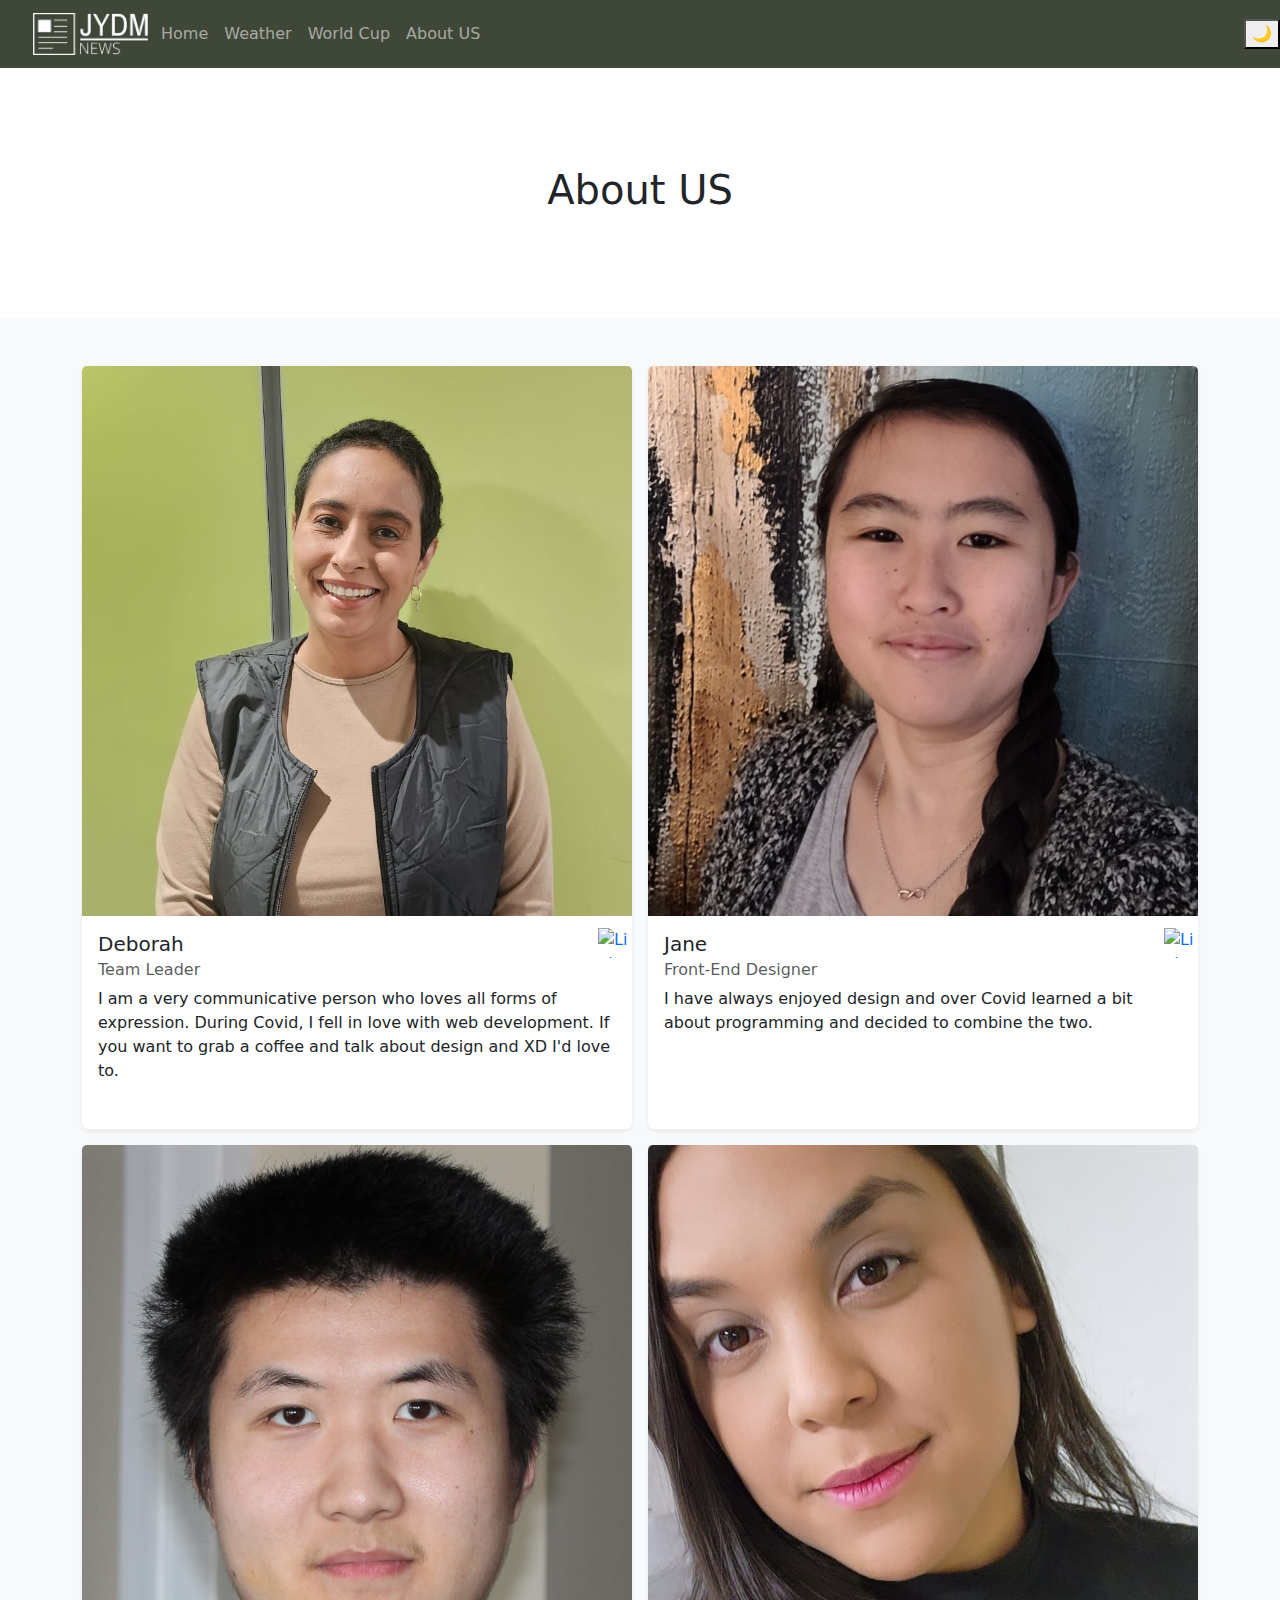
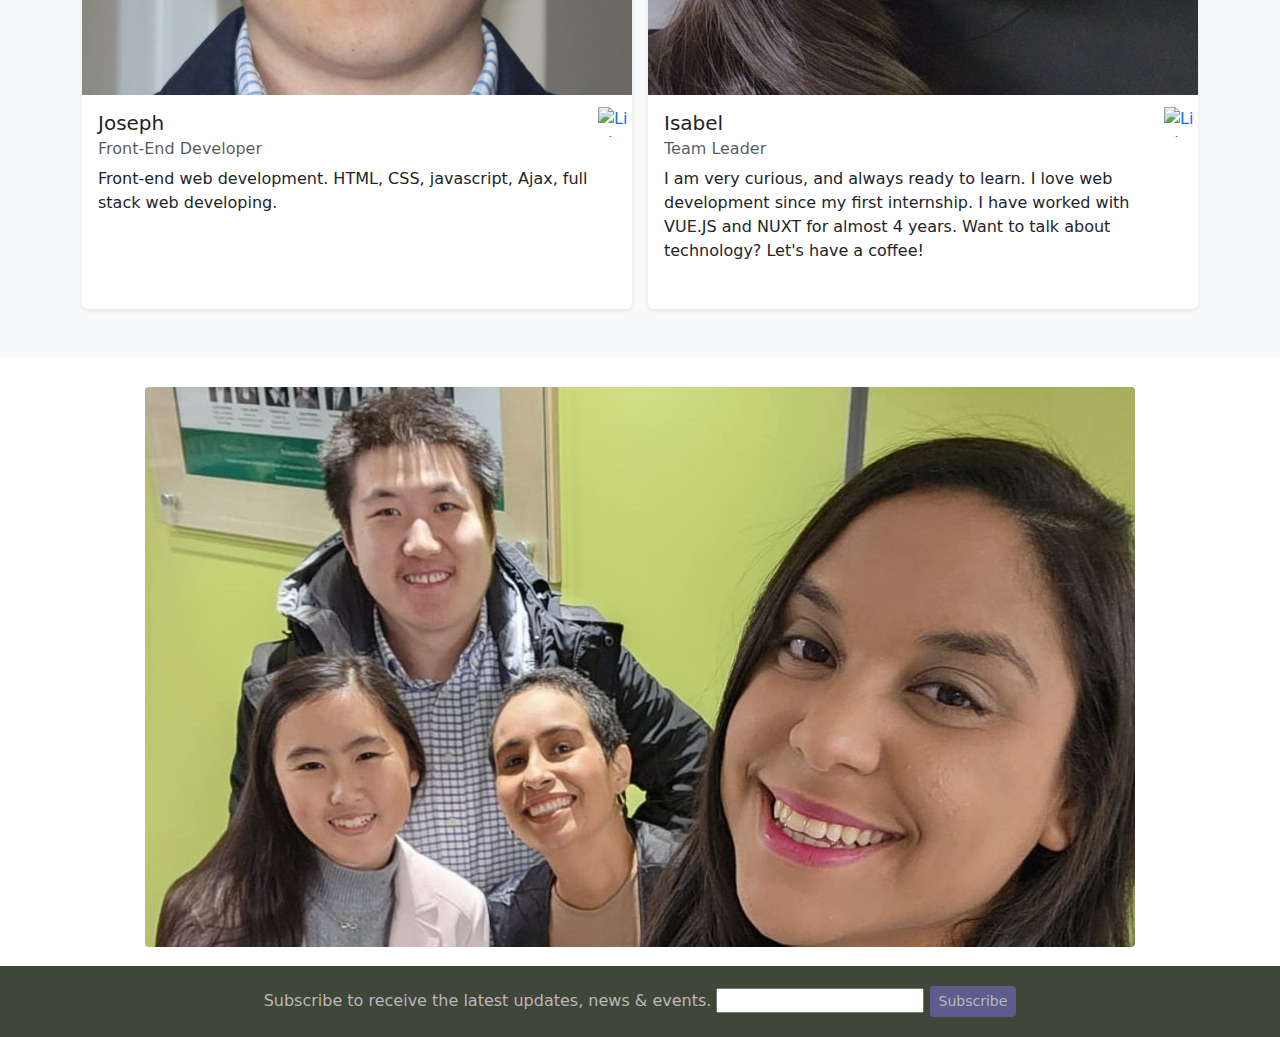
==== staff.html @ a9f31b3f "fixing dark mode problems" ====
<!DOCTYPE html>
<html lang="en">

<head>
  <meta charset="UTF-8" />
  <meta http-equiv="X-UA-Compatible" content="IE=edge" />
  <meta name="viewport" content="width=device-width, initial-scale=1" />
  <link href="https://cdn.jsdelivr.net/npm/bootstrap@5.2.2/dist/css/bootstrap.min.css" rel="stylesheet" />
  <script type="text/javascript" src="https://cdnjs.cloudflare.com/ajax/libs/jquery/3.6.1/jquery.min.js"></script>
  <link rel="stylesheet" type="text/css" href="https://cdn.jsdelivr.net/npm/toastify-js/src/toastify.min.css" />
  <link rel="stylesheet" href="main.css" />
  <title>JYDM</title>
</head>

<body class="d-flex flex-column h-100">
  <header>
    <nav class="navbar navbar-expand-md navbar-dark fixed-top">
      <div class="container-fluid">
        <a class="navbar-brand"></a>
        <img src="images/logo.png" id="logo" />
        <button class="navbar-toggler" type="button" data-bs-toggle="collapse" data-bs-target="#navbarCollapse"
          aria-controls="navbarCollapse" aria-expanded="false" aria-label="Toggle navigation">
          <span class="navbar-toggler-icon"></span>
        </button>
        <div class="collapse navbar-collapse" id="navbarCollapse">
          <ul class="navbar-nav me-auto mb-2 mb-md-0">
            <li class="nav-item">
              <a class="nav-link" aria-current="page" href="/">Home</a>
            </li>
            <li class="nav-item">
              <a class="nav-link" href="weather.html">Weather</a>
            </li>
            <li class="nav-item">
              <a class="nav-link" href="world-cup.html">World Cup</a>
            </li>

            <li class="nav-item">
              <a class="nav-link" href="staff.html">About US</a>
            </li>
          </ul>
        </div>
      </div>
      <button onclick="themeToggle()" id="mode">🌙</button>
    </nav>
  </header>

  <main class="flex-shrink-0">
    <section class="py-5 text-center container">
      <div class="row py-lg-5">
        <div class="col-lg-6 col-md-8 mx-auto">
          <h1 class="fw-light">About US</h1>
        </div>
      </div>
    </section>

    <div class="album py-5 bg-light">
      <div class="container">
        <div class="row row-cols-1 row-cols-sm-1 row-cols-md-2 g-3">
          <div class="col">
            <div class="card shadow-sm">
              <img src="images/Deborah.jpg" class="bd-placeholder-img card-img-top" alt="Deborah" />

              <div class="card-body">
                <h5 class="card-title">Deborah</h5>
                <h6 class="card-subtitle mb-2 text-muted">Team Leader</h6>
                <p class="card-text">
                  I am a very communicative person who loves all forms of
                  expression. During Covid, I fell in love with web
                  development. If you want to grab a coffee and talk about
                  design and XD I'd love to.
                </p>

                <div class="d-flex justify-content-between align-items-center">
                  <a href="https://ca.linkedin.com/in/deborahlms">
                    <img src="Images/LinkedIn.png" alt="LinkedIn" class="profileLink" /></a>
                </div>
              </div>
            </div>
          </div>
          <div class="col">
            <div class="card shadow-sm">
              <img src="images/Jane.jpg" class="bd-placeholder-img card-img-top" alt="Jane" />

              <div class="card-body">
                <h5 class="card-title">Jane</h5>
                <h6 class="card-subtitle mb-2 text-muted">
                  Front-End Designer
                </h6>
                <p class="card-text">
                  I have always enjoyed design and over Covid learned a bit
                  about programming and decided to combine the two.
                </p>

                <div class="d-flex justify-content-between align-items-center">
                  <a href="">
                    <img src="Images/LinkedIn.png" alt="LinkedIn" class="profileLink" /></a>
                </div>
              </div>
            </div>
          </div>
          <div class="col">
            <div class="card shadow-sm">
              <img src="images/Joseph.jpg" class="bd-placeholder-img card-img-top" alt="Joseph" />

              <div class="card-body">
                <h5 class="card-title">Joseph</h5>
                <h6 class="card-subtitle mb-2 text-muted">
                  Front-End Developer
                </h6>
                <p class="card-text">
                  Front-end web development. HTML, CSS, javascript, Ajax, full
                  stack web developing.
                </p>

                <div class="d-flex justify-content-between align-items-center">
                  <a href="https://ca.linkedin.com/in/joseph-weng-ab754256">
                    <img src="Images/LinkedIn.png" alt="LinkedIn" class="profileLink" /></a>
                </div>
              </div>
            </div>
          </div>
          <div class="col">
            <div class="card shadow-sm">
              <img src="images/Isabel.jpg" class="bd-placeholder-img card-img-top" alt="Deborah" />

              <div class="card-body">
                <h5 class="card-title">Isabel</h5>
                <h6 class="card-subtitle mb-2 text-muted">Team Leader</h6>
                <p class="card-text">
                  I am very curious, and always ready to learn. I love web
                  development since my first internship. I have worked with
                  VUE.JS and NUXT for almost 4 years. Want to talk about
                  technology? Let's have a coffee!
                </p>

                <div class="d-flex justify-content-between align-items-center">
                  <a href="https://www.linkedin.com/in/isabel-santiago-107481b8">
                    <img src="Images/LinkedIn.png" alt="LinkedIn" class="profileLink" /></a>
                </div>
              </div>
            </div>
          </div>
        </div>
      </div>
    </div>
    <div>
      <img src="images/group.jpg" alt="group" id="groupImg" />
    </div>
  </main>

  <footer class="footer mt-auto">
    <div class="container">
      <span class="text-muted">
        <form class="form">
          Subscribe to receive the latest updates, news & events.
          <input type="text" id="email" />
          <button type="submit" class="btn btn-subscribe btn-sm button search">
            Subscribe
          </button>
        </form>
      </span>
    </div>
  </footer>
  <script src="./scripts/staff.js"></script>
  <script src="https://cdn.jsdelivr.net/npm/bootstrap@5.2.2/dist/js/bootstrap.bundle.min.js"></script>
  <script type="text/javascript" src="https://cdn.jsdelivr.net/npm/toastify-js"></script>
</body>

</html>
---- main.css ----
:root {
  --english-violet: #654f6f;
  --bg: #f9f8f8;
  --lavender-gray: #bbb5bd;
  --dark-blue-gray: #5c5d8d;
  --rifle-green: #3f4739;
  --dark-back: #5c5e65;
  --dark-card: #5b5b67;
  --wcard-ligt: #3f473977;
  --wcard-dark: #60675a;
  font-family: "Helvetica Neue", HelveticaNeue, "TeX Gyre Heros", TeXGyreHeros,
    FreeSans, "Nimbus Sans L", "Liberation Sans", Arimo, Helvetica, Arial,
    sans-serif;
}

html {
  position: relative;
  min-height: 100%;
}

nav {
  background-color: var(--rifle-green);
}

#logo {
  width: 125px;
  padding: 5px;
}

body {
  margin-bottom: 60px;
}

.footer {
  position: absolute;
  display: flex;
  text-align: center;
  bottom: 0;
  width: 100%;
  background-color: var(--rifle-green);
  padding: 20px;
  color: var(--lavender-gray);
}

.form {
  color: var(--lavender-gray);
}

.button {
  background-color: var(--dark-blue-gray);
  color: var(--lavender-gray);
}

input {
  height: 50%;
}

body>.container {
  padding: 60px 15px 0;
}

main>.container {
  margin-top: 70px;
}

.footer>.container {
  padding-right: 5px;
  padding-left: 5px;
}

#groupImg {
  float: center;
}

.card {
  border: none;
}

.modal-body {
  display: flex;
  flex-direction: row;
  flex-wrap: wrap;
}

.checkbox {
  width: 33%;
  text-transform: capitalize;
}

ul>li>a {
  float: right;
}

.profileLink {
  width: 34px;
  height: 30px;
  position: absolute;
  top: 12px;
  right: 0;
}

#groupImg {
  display: block;
  margin-left: auto;
  margin-right: auto;
  padding: 30px;
  border-radius: 34px;
}

.card-body {
  height: 160pt;
  position: relative;
}

.subscribe {
  width: 100%;
  border: none;
  font-size: 20px;
}

.button {
  background-color: var(--dark-blue-gray);
  color: var(--lavender-gray);
}

.btn-link {
  text-decoration: none;
  color: var(--lavender-gray);
}

.btns {
  color: var(--bg);
  border: 2px solid var(--bg);
  margin-left: 3%;
}

.btns:hover {
  background-color: var(--lavender-gray);
}

/* theme toggle */
.theme-mode {
  margin: 0 1rem;
}

/* dark theme */
.dark-mode,
.dark-mode main.container,
.dark-mode .album>.container {
  background-color: var(--dark-back);
  color: white;
}

.dark-mode .card-body {
  background-color: var(--wcard-dark);
  color: white;
}
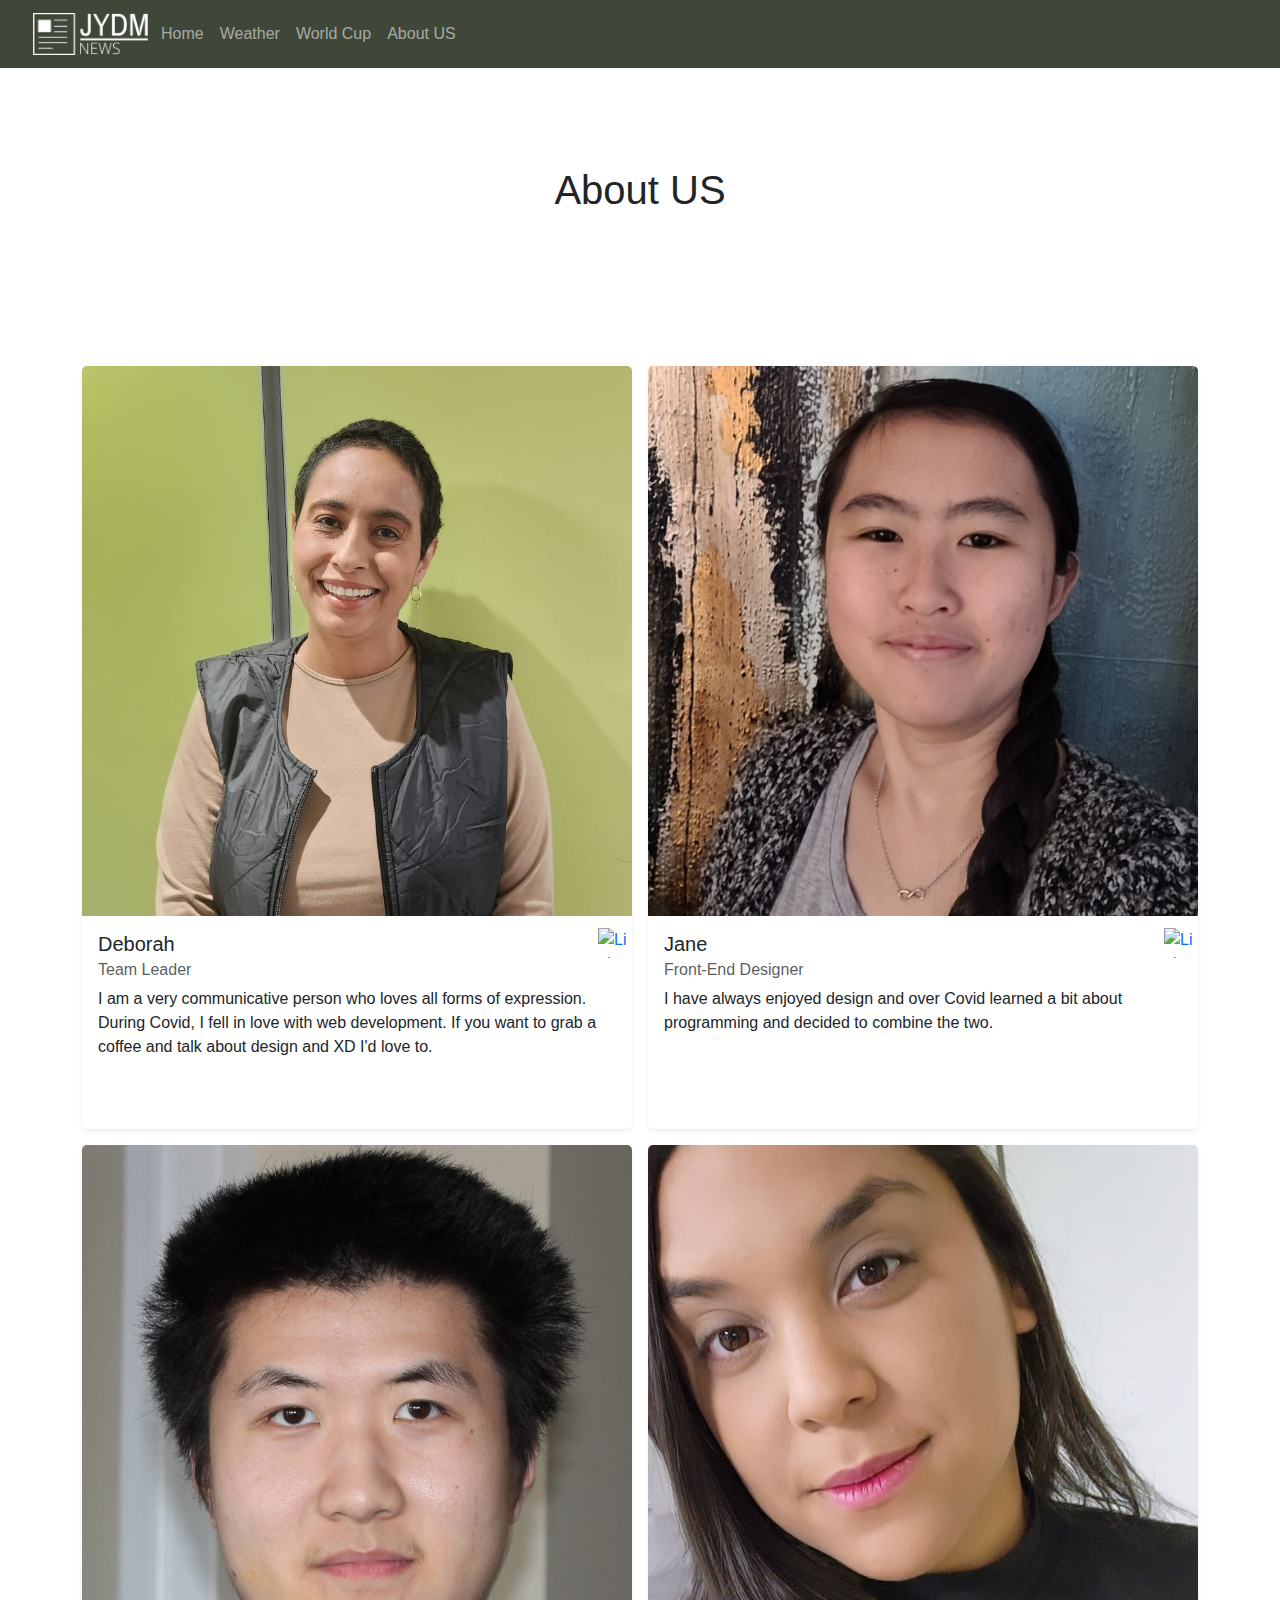
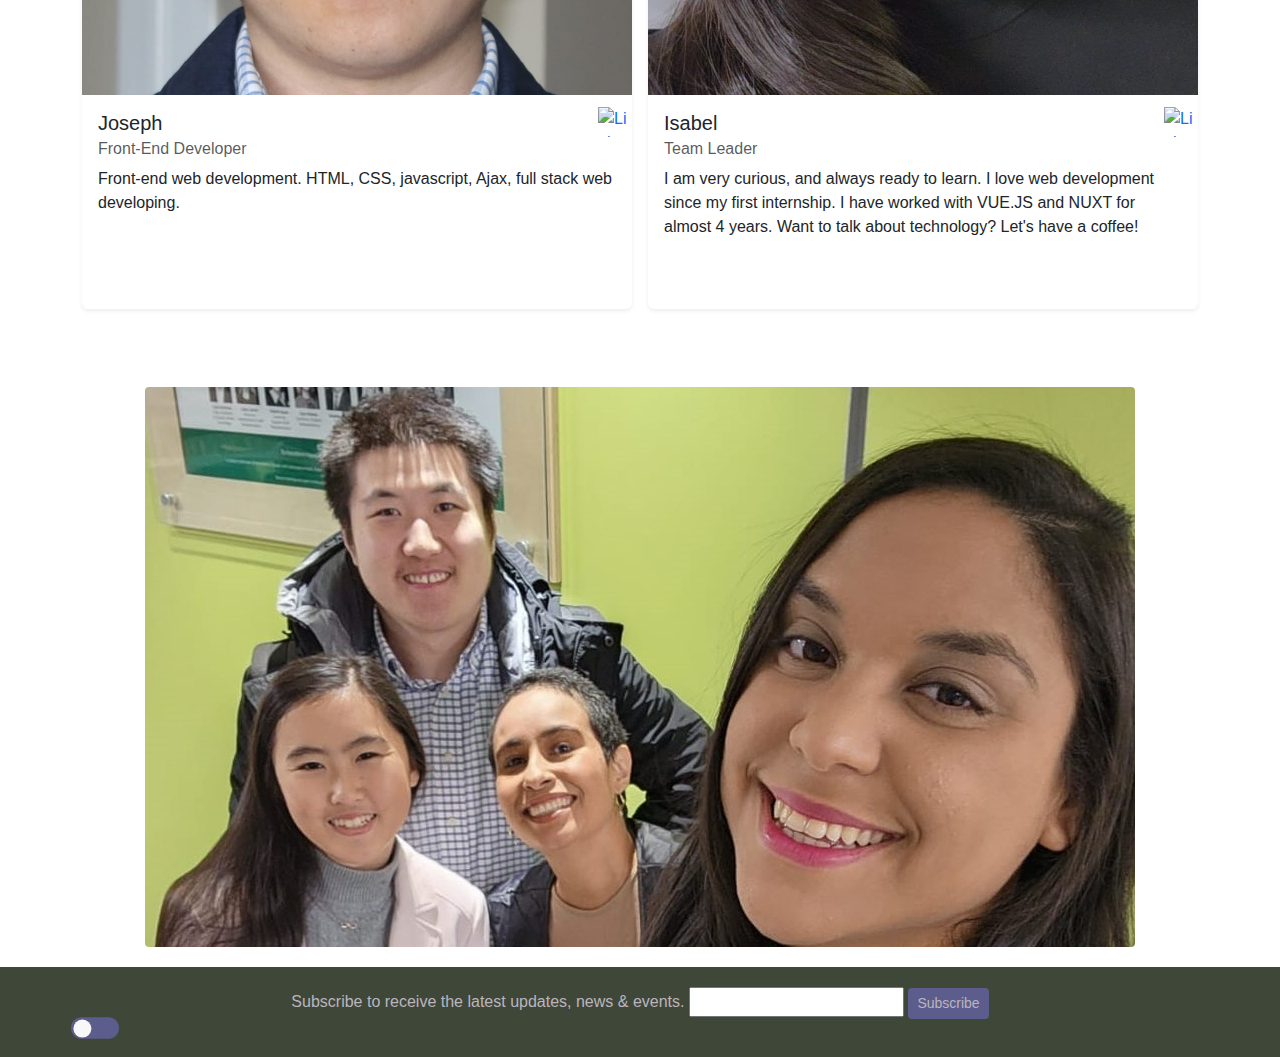
==== commit 16522d7e: "FixToast Request and improvement in dark mode" ====
--- a/staff.html
+++ b/staff.html
@@ -1,169 +1,236 @@
 <!DOCTYPE html>
 <html lang="en">
-
-<head>
-  <meta charset="UTF-8" />
-  <meta http-equiv="X-UA-Compatible" content="IE=edge" />
-  <meta name="viewport" content="width=device-width, initial-scale=1" />
-  <link href="https://cdn.jsdelivr.net/npm/bootstrap@5.2.2/dist/css/bootstrap.min.css" rel="stylesheet" />
-  <script type="text/javascript" src="https://cdnjs.cloudflare.com/ajax/libs/jquery/3.6.1/jquery.min.js"></script>
-  <link rel="stylesheet" type="text/css" href="https://cdn.jsdelivr.net/npm/toastify-js/src/toastify.min.css" />
-  <link rel="stylesheet" href="main.css" />
-  <title>JYDM</title>
-</head>
-
-<body class="d-flex flex-column h-100">
-  <header>
-    <nav class="navbar navbar-expand-md navbar-dark fixed-top">
-      <div class="container-fluid">
-        <a class="navbar-brand"></a>
-        <img src="images/logo.png" id="logo" />
-        <button class="navbar-toggler" type="button" data-bs-toggle="collapse" data-bs-target="#navbarCollapse"
-          aria-controls="navbarCollapse" aria-expanded="false" aria-label="Toggle navigation">
-          <span class="navbar-toggler-icon"></span>
-        </button>
-        <div class="collapse navbar-collapse" id="navbarCollapse">
-          <ul class="navbar-nav me-auto mb-2 mb-md-0">
-            <li class="nav-item">
-              <a class="nav-link" aria-current="page" href="/">Home</a>
-            </li>
-            <li class="nav-item">
-              <a class="nav-link" href="weather.html">Weather</a>
-            </li>
-            <li class="nav-item">
-              <a class="nav-link" href="world-cup.html">World Cup</a>
-            </li>
-
-            <li class="nav-item">
-              <a class="nav-link" href="staff.html">About US</a>
-            </li>
-          </ul>
+  <head>
+    <meta charset="UTF-8" />
+    <meta http-equiv="X-UA-Compatible" content="IE=edge" />
+    <meta name="viewport" content="width=device-width, initial-scale=1" />
+    <link
+      href="https://cdn.jsdelivr.net/npm/bootstrap@5.2.2/dist/css/bootstrap.min.css"
+      rel="stylesheet"
+    />
+    <script
+      type="text/javascript"
+      src="https://cdnjs.cloudflare.com/ajax/libs/jquery/3.6.1/jquery.min.js"
+    ></script>
+    <link
+      rel="stylesheet"
+      type="text/css"
+      href="https://cdn.jsdelivr.net/npm/toastify-js/src/toastify.min.css"
+    />
+    <link rel="stylesheet" href="main.css" />
+    <title>JYDM</title>
+  </head>
+
+  <body class="d-flex flex-column h-100">
+    <header>
+      <nav class="navbar navbar-expand-md navbar-dark fixed-top">
+        <div class="container-fluid">
+          <a class="navbar-brand"></a>
+          <img src="images/logo.png" id="logo" />
+          <button
+            class="navbar-toggler"
+            type="button"
+            data-bs-toggle="collapse"
+            data-bs-target="#navbarCollapse"
+            aria-controls="navbarCollapse"
+            aria-expanded="false"
+            aria-label="Toggle navigation"
+          >
+            <span class="navbar-toggler-icon"></span>
+          </button>
+          <div class="collapse navbar-collapse" id="navbarCollapse">
+            <ul class="navbar-nav me-auto mb-2 mb-md-0">
+              <li class="nav-item">
+                <a class="nav-link" aria-current="page" href="/">Home</a>
+              </li>
+              <li class="nav-item">
+                <a class="nav-link" href="weather.html">Weather</a>
+              </li>
+              <li class="nav-item">
+                <a class="nav-link" href="world-cup.html">World Cup</a>
+              </li>
+
+              <li class="nav-item">
+                <a class="nav-link" href="staff.html">About US</a>
+              </li>
+            </ul>
+          </div>
         </div>
-      </div>
-      <button onclick="themeToggle()" id="mode">🌙</button>
-    </nav>
-  </header>
-
-  <main class="flex-shrink-0">
-    <section class="py-5 text-center container">
-      <div class="row py-lg-5">
-        <div class="col-lg-6 col-md-8 mx-auto">
-          <h1 class="fw-light">About US</h1>
+      </nav>
+    </header>
+
+    <main class="flex-shrink-0">
+      <section class="py-5 text-center container">
+        <div class="row py-lg-5">
+          <div class="col-lg-6 col-md-8 mx-auto">
+            <h1 class="fw-light">About US</h1>
+          </div>
         </div>
-      </div>
-    </section>
-
-    <div class="album py-5 bg-light">
-      <div class="container">
-        <div class="row row-cols-1 row-cols-sm-1 row-cols-md-2 g-3">
-          <div class="col">
-            <div class="card shadow-sm">
-              <img src="images/Deborah.jpg" class="bd-placeholder-img card-img-top" alt="Deborah" />
-
-              <div class="card-body">
-                <h5 class="card-title">Deborah</h5>
-                <h6 class="card-subtitle mb-2 text-muted">Team Leader</h6>
-                <p class="card-text">
-                  I am a very communicative person who loves all forms of
-                  expression. During Covid, I fell in love with web
-                  development. If you want to grab a coffee and talk about
-                  design and XD I'd love to.
-                </p>
-
-                <div class="d-flex justify-content-between align-items-center">
-                  <a href="https://ca.linkedin.com/in/deborahlms">
-                    <img src="Images/LinkedIn.png" alt="LinkedIn" class="profileLink" /></a>
-                </div>
-              </div>
-            </div>
-          </div>
-          <div class="col">
-            <div class="card shadow-sm">
-              <img src="images/Jane.jpg" class="bd-placeholder-img card-img-top" alt="Jane" />
-
-              <div class="card-body">
-                <h5 class="card-title">Jane</h5>
-                <h6 class="card-subtitle mb-2 text-muted">
-                  Front-End Designer
-                </h6>
-                <p class="card-text">
-                  I have always enjoyed design and over Covid learned a bit
-                  about programming and decided to combine the two.
-                </p>
-
-                <div class="d-flex justify-content-between align-items-center">
-                  <a href="">
-                    <img src="Images/LinkedIn.png" alt="LinkedIn" class="profileLink" /></a>
-                </div>
-              </div>
-            </div>
-          </div>
-          <div class="col">
-            <div class="card shadow-sm">
-              <img src="images/Joseph.jpg" class="bd-placeholder-img card-img-top" alt="Joseph" />
-
-              <div class="card-body">
-                <h5 class="card-title">Joseph</h5>
-                <h6 class="card-subtitle mb-2 text-muted">
-                  Front-End Developer
-                </h6>
-                <p class="card-text">
-                  Front-end web development. HTML, CSS, javascript, Ajax, full
-                  stack web developing.
-                </p>
-
-                <div class="d-flex justify-content-between align-items-center">
-                  <a href="https://ca.linkedin.com/in/joseph-weng-ab754256">
-                    <img src="Images/LinkedIn.png" alt="LinkedIn" class="profileLink" /></a>
-                </div>
-              </div>
-            </div>
-          </div>
-          <div class="col">
-            <div class="card shadow-sm">
-              <img src="images/Isabel.jpg" class="bd-placeholder-img card-img-top" alt="Deborah" />
-
-              <div class="card-body">
-                <h5 class="card-title">Isabel</h5>
-                <h6 class="card-subtitle mb-2 text-muted">Team Leader</h6>
-                <p class="card-text">
-                  I am very curious, and always ready to learn. I love web
-                  development since my first internship. I have worked with
-                  VUE.JS and NUXT for almost 4 years. Want to talk about
-                  technology? Let's have a coffee!
-                </p>
-
-                <div class="d-flex justify-content-between align-items-center">
-                  <a href="https://www.linkedin.com/in/isabel-santiago-107481b8">
-                    <img src="Images/LinkedIn.png" alt="LinkedIn" class="profileLink" /></a>
+      </section>
+
+      <div class="album py-5 backcard">
+        <div class="container">
+          <div class="row row-cols-1 row-cols-sm-1 row-cols-md-2 g-3">
+            <div class="col">
+              <div class="card shadow-sm">
+                <img
+                  src="images/Deborah.jpg"
+                  class="bd-placeholder-img card-img-top"
+                  alt="Deborah"
+                />
+
+                <div class="card-body">
+                  <h5 class="card-title">Deborah</h5>
+                  <h6 class="card-subtitle mb-2 text-muted">Team Leader</h6>
+                  <p class="card-text">
+                    I am a very communicative person who loves all forms of
+                    expression. During Covid, I fell in love with web
+                    development. If you want to grab a coffee and talk about
+                    design and XD I'd love to.
+                  </p>
+
+                  <div
+                    class="d-flex justify-content-between align-items-center"
+                  >
+                    <a href="https://ca.linkedin.com/in/deborahlms">
+                      <img
+                        src="Images/LinkedIn.png"
+                        alt="LinkedIn"
+                        class="profileLink"
+                    /></a>
+                  </div>
+                </div>
+              </div>
+            </div>
+            <div class="col">
+              <div class="card shadow-sm">
+                <img
+                  src="images/Jane.jpg"
+                  class="bd-placeholder-img card-img-top"
+                  alt="Jane"
+                />
+
+                <div class="card-body">
+                  <h5 class="card-title">Jane</h5>
+                  <h6 class="card-subtitle mb-2 text-muted">
+                    Front-End Designer
+                  </h6>
+                  <p class="card-text">
+                    I have always enjoyed design and over Covid learned a bit
+                    about programming and decided to combine the two.
+                  </p>
+
+                  <div
+                    class="d-flex justify-content-between align-items-center"
+                  >
+                    <a href="">
+                      <img
+                        src="Images/LinkedIn.png"
+                        alt="LinkedIn"
+                        class="profileLink"
+                    /></a>
+                  </div>
+                </div>
+              </div>
+            </div>
+            <div class="col">
+              <div class="card shadow-sm">
+                <img
+                  src="images/Joseph.jpg"
+                  class="bd-placeholder-img card-img-top"
+                  alt="Joseph"
+                />
+
+                <div class="card-body">
+                  <h5 class="card-title">Joseph</h5>
+                  <h6 class="card-subtitle mb-2 text-muted">
+                    Front-End Developer
+                  </h6>
+                  <p class="card-text">
+                    Front-end web development. HTML, CSS, javascript, Ajax, full
+                    stack web developing.
+                  </p>
+
+                  <div
+                    class="d-flex justify-content-between align-items-center"
+                  >
+                    <a href="https://ca.linkedin.com/in/joseph-weng-ab754256">
+                      <img
+                        src="Images/LinkedIn.png"
+                        alt="LinkedIn"
+                        class="profileLink"
+                    /></a>
+                  </div>
+                </div>
+              </div>
+            </div>
+            <div class="col">
+              <div class="card shadow-sm">
+                <img
+                  src="images/Isabel.jpg"
+                  class="bd-placeholder-img card-img-top"
+                  alt="Isabel"
+                />
+
+                <div class="card-body">
+                  <h5 class="card-title">Isabel</h5>
+                  <h6 class="card-subtitle mb-2 text-muted">Team Leader</h6>
+                  <p class="card-text">
+                    I am very curious, and always ready to learn. I love web
+                    development since my first internship. I have worked with
+                    VUE.JS and NUXT for almost 4 years. Want to talk about
+                    technology? Let's have a coffee!
+                  </p>
+
+                  <div
+                    class="d-flex justify-content-between align-items-center"
+                  >
+                    <a
+                      href="https://www.linkedin.com/in/isabel-santiago-107481b8"
+                    >
+                      <img
+                        src="Images/LinkedIn.png"
+                        alt="LinkedIn"
+                        class="profileLink"
+                    /></a>
+                  </div>
                 </div>
               </div>
             </div>
           </div>
         </div>
       </div>
-    </div>
-    <div>
-      <img src="images/group.jpg" alt="group" id="groupImg" />
-    </div>
-  </main>
-
-  <footer class="footer mt-auto">
-    <div class="container">
-      <span class="text-muted">
-        <form class="form">
-          Subscribe to receive the latest updates, news & events.
-          <input type="text" id="email" />
-          <button type="submit" class="btn btn-subscribe btn-sm button search">
-            Subscribe
-          </button>
-        </form>
-      </span>
-    </div>
-  </footer>
-  <script src="./scripts/staff.js"></script>
-  <script src="https://cdn.jsdelivr.net/npm/bootstrap@5.2.2/dist/js/bootstrap.bundle.min.js"></script>
-  <script type="text/javascript" src="https://cdn.jsdelivr.net/npm/toastify-js"></script>
-</body>
-
-</html>+      <div>
+        <img src="images/group.jpg" alt="group" id="groupImg" />
+      </div>
+    </main>
+
+    <footer class="footer mt-auto">
+      <div class="container">
+        <span class="text-muted">
+          <form class="form">
+            Subscribe to receive the latest updates, news & events.
+            <input type="text" id="email" />
+            <button
+              type="submit"
+              class="btn btn-subscribe btn-sm button search"
+            >
+              Subscribe
+            </button>
+            <input type="checkbox" class="checkbox" id="checkbox">
+            <label for="checkbox" class="label">
+              
+              <div class='ball'>
+            </label>
+          </form>
+        </span>
+      </div>
+    </footer>
+    <script src="./scripts/staff.js"></script>
+    <script src="https://cdn.jsdelivr.net/npm/bootstrap@5.2.2/dist/js/bootstrap.bundle.min.js"></script>
+    <script
+      type="text/javascript"
+      src="https://cdn.jsdelivr.net/npm/toastify-js"
+    ></script>
+  </body>
+</html>
--- a/main.css
+++ b/main.css
@@ -8,9 +8,6 @@
   --dark-card: #5b5b67;
   --wcard-ligt: #3f473977;
   --wcard-dark: #60675a;
-  font-family: "Helvetica Neue", HelveticaNeue, "TeX Gyre Heros", TeXGyreHeros,
-    FreeSans, "Nimbus Sans L", "Liberation Sans", Arimo, Helvetica, Arial,
-    sans-serif;
 }
 
 html {
@@ -29,6 +26,7 @@
 
 body {
   margin-bottom: 60px;
+  font-family: Open Sans, sans-serif !important;
 }
 
 .footer {
@@ -51,19 +49,15 @@
   color: var(--lavender-gray);
 }
 
-input {
-  height: 50%;
-}
-
-body>.container {
+body > .container {
   padding: 60px 15px 0;
 }
 
-main>.container {
+main > .container {
   margin-top: 70px;
 }
 
-.footer>.container {
+.footer > .container {
   padding-right: 5px;
   padding-left: 5px;
 }
@@ -87,7 +81,7 @@
   text-transform: capitalize;
 }
 
-ul>li>a {
+ul > li > a {
   float: right;
 }
 
@@ -103,6 +97,7 @@
   display: block;
   margin-left: auto;
   margin-right: auto;
+  margin-bottom: 20px;
   padding: 30px;
   border-radius: 34px;
 }
@@ -138,20 +133,57 @@
   background-color: var(--lavender-gray);
 }
 
-/* theme toggle */
-.theme-mode {
-  margin: 0 1rem;
+/*  dark mode */
+
+.checkbox {
+  opacity: 0;
+  position: absolute;
+}
+
+.label {
+  width: 40px;
+  height: 18px;
+  background-color: var(--dark-blue-gray);
+  display: flex;
+  border-radius: 50px;
+  align-items: center;
+  justify-content: space-between;
+  position: relative;
+  transform: scale(1.2);
+}
+
+.ball {
+  width: 15px;
+  height: 15px;
+  background-color: var(--bg);
+  position: absolute;
+  top: 2px;
+  left: 2px;
+  border-radius: 50%;
+  transition: transform 0.2s linear;
+}
+
+/*  target the elemenent after the label*/
+.checkbox:checked + .label .ball {
+  transform: translateX(25px);
 }
 
 /* dark theme */
-.dark-mode,
-.dark-mode main.container,
-.dark-mode .album>.container {
+.dark-mode {
   background-color: var(--dark-back);
-  color: white;
+  color: var(--bg);
 }
 
-.dark-mode .card-body {
+.dark-mode .weather_forecast_item {
   background-color: var(--wcard-dark);
-  color: white;
-}+  color: var(--bg);
+}
+.dark-mode .card {
+  background-color: var(--wcard-dark);
+}
+.dark-mode .text-muted {
+  color: var(--lavender-gray) !important;
+}
+.dark-mode .backcard {
+  background-color: var(--dark-back);
+}
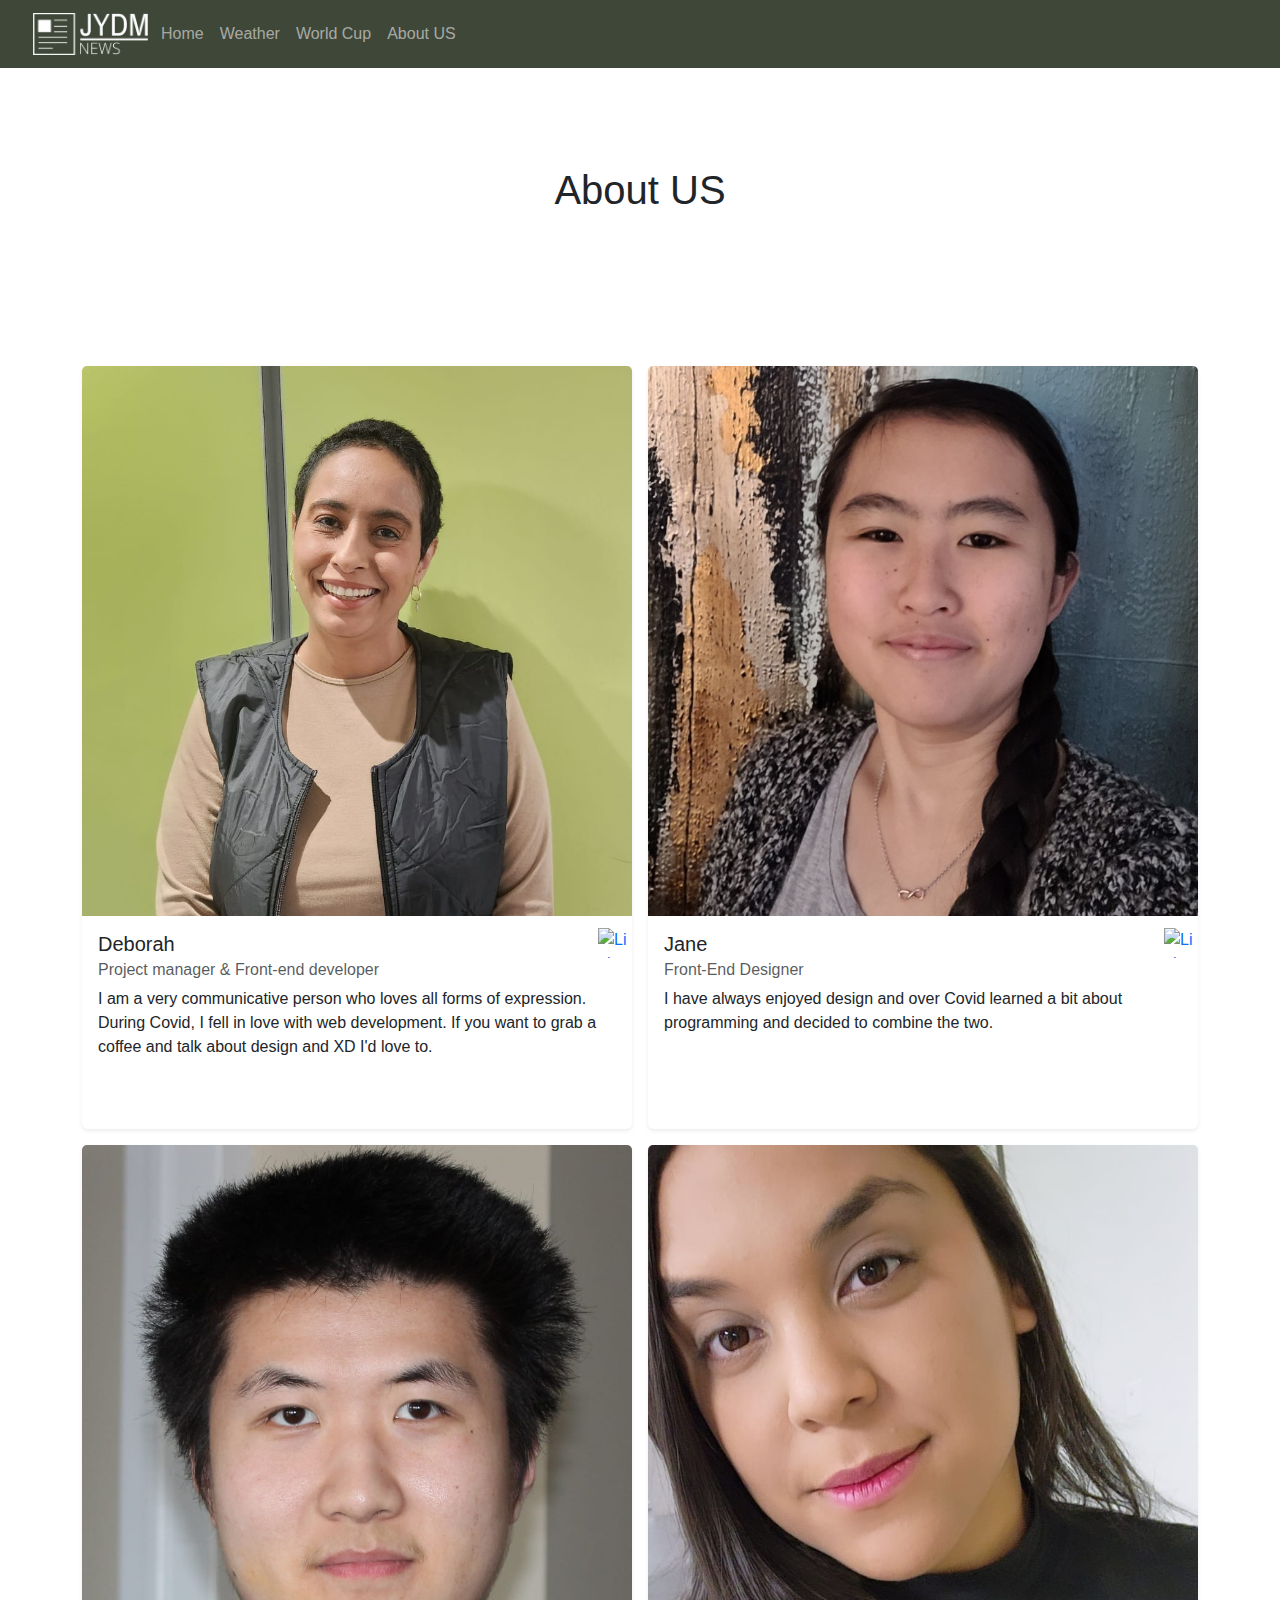
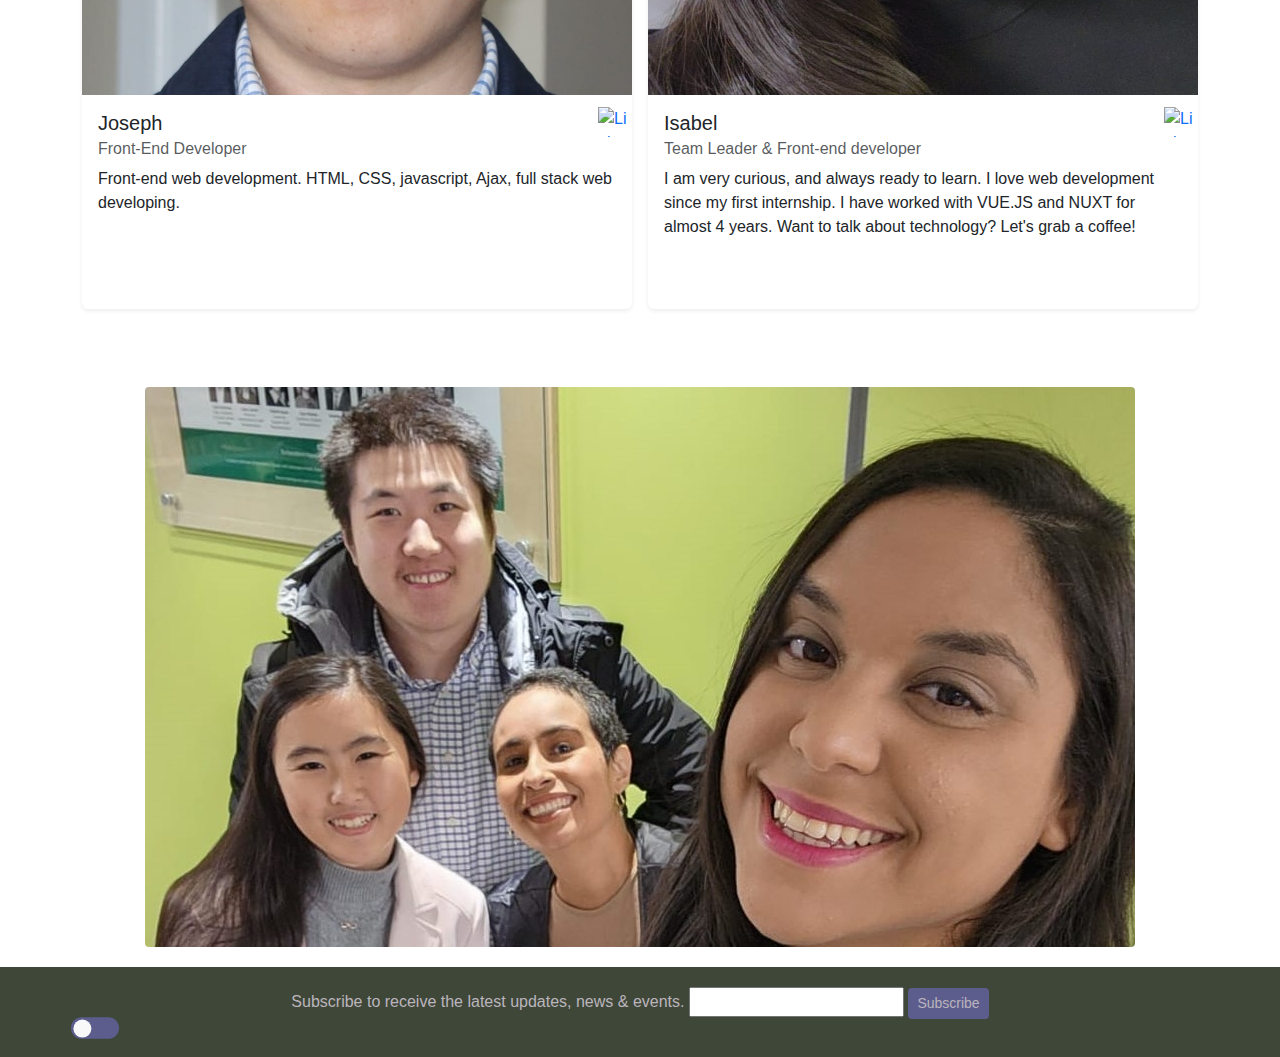
==== commit 771193da: "changing description and fixing toast message" ====
--- a/staff.html
+++ b/staff.html
@@ -4,6 +4,11 @@
     <meta charset="UTF-8" />
     <meta http-equiv="X-UA-Compatible" content="IE=edge" />
     <meta name="viewport" content="width=device-width, initial-scale=1" />
+    <link
+      rel="stylesheet"
+      type="text/css"
+      href="https://cdn.jsdelivr.net/npm/toastify-js/src/toastify.min.css"
+    />
     <link
       href="https://cdn.jsdelivr.net/npm/bootstrap@5.2.2/dist/css/bootstrap.min.css"
       rel="stylesheet"
@@ -12,11 +17,6 @@
       type="text/javascript"
       src="https://cdnjs.cloudflare.com/ajax/libs/jquery/3.6.1/jquery.min.js"
     ></script>
-    <link
-      rel="stylesheet"
-      type="text/css"
-      href="https://cdn.jsdelivr.net/npm/toastify-js/src/toastify.min.css"
-    />
     <link rel="stylesheet" href="main.css" />
     <title>JYDM</title>
   </head>
@@ -81,7 +81,9 @@
 
                 <div class="card-body">
                   <h5 class="card-title">Deborah</h5>
-                  <h6 class="card-subtitle mb-2 text-muted">Team Leader</h6>
+                  <h6 class="card-subtitle mb-2 text-muted">
+                    Project manager & Front-end developer
+                  </h6>
                   <p class="card-text">
                     I am a very communicative person who loves all forms of
                     expression. During Covid, I fell in love with web
@@ -174,12 +176,14 @@
 
                 <div class="card-body">
                   <h5 class="card-title">Isabel</h5>
-                  <h6 class="card-subtitle mb-2 text-muted">Team Leader</h6>
+                  <h6 class="card-subtitle mb-2 text-muted">
+                    Team Leader & Front-end developer
+                  </h6>
                   <p class="card-text">
                     I am very curious, and always ready to learn. I love web
                     development since my first internship. I have worked with
                     VUE.JS and NUXT for almost 4 years. Want to talk about
-                    technology? Let's have a coffee!
+                    technology? Let's grab a coffee!
                   </p>
 
                   <div
@@ -217,12 +221,11 @@
             >
               Subscribe
             </button>
-            <input type="checkbox" class="checkbox" id="checkbox">
-            <label for="checkbox" class="label">
-              
-              <div class='ball'>
-            </label>
           </form>
+          <input type="checkbox" class="checkbox" id="checkbox" />
+          <label for="checkbox" class="label">
+            <div class="ball"></div>
+          </label>
         </span>
       </div>
     </footer>
--- a/main.css
+++ b/main.css
@@ -49,6 +49,10 @@
   color: var(--lavender-gray);
 }
 
+.button:hover {
+  background-color: var(--english-violet);
+}
+
 body > .container {
   padding: 60px 15px 0;
 }
@@ -60,10 +64,6 @@
 .footer > .container {
   padding-right: 5px;
   padding-left: 5px;
-}
-
-#groupImg {
-  float: center;
 }
 
 .card {
@@ -94,6 +94,7 @@
 }
 
 #groupImg {
+  float: center;
   display: block;
   margin-left: auto;
   margin-right: auto;
@@ -113,24 +114,9 @@
   font-size: 20px;
 }
 
-.button {
-  background-color: var(--dark-blue-gray);
-  color: var(--lavender-gray);
-}
-
 .btn-link {
   text-decoration: none;
   color: var(--lavender-gray);
-}
-
-.btns {
-  color: var(--bg);
-  border: 2px solid var(--bg);
-  margin-left: 3%;
-}
-
-.btns:hover {
-  background-color: var(--lavender-gray);
 }
 
 /*  dark mode */
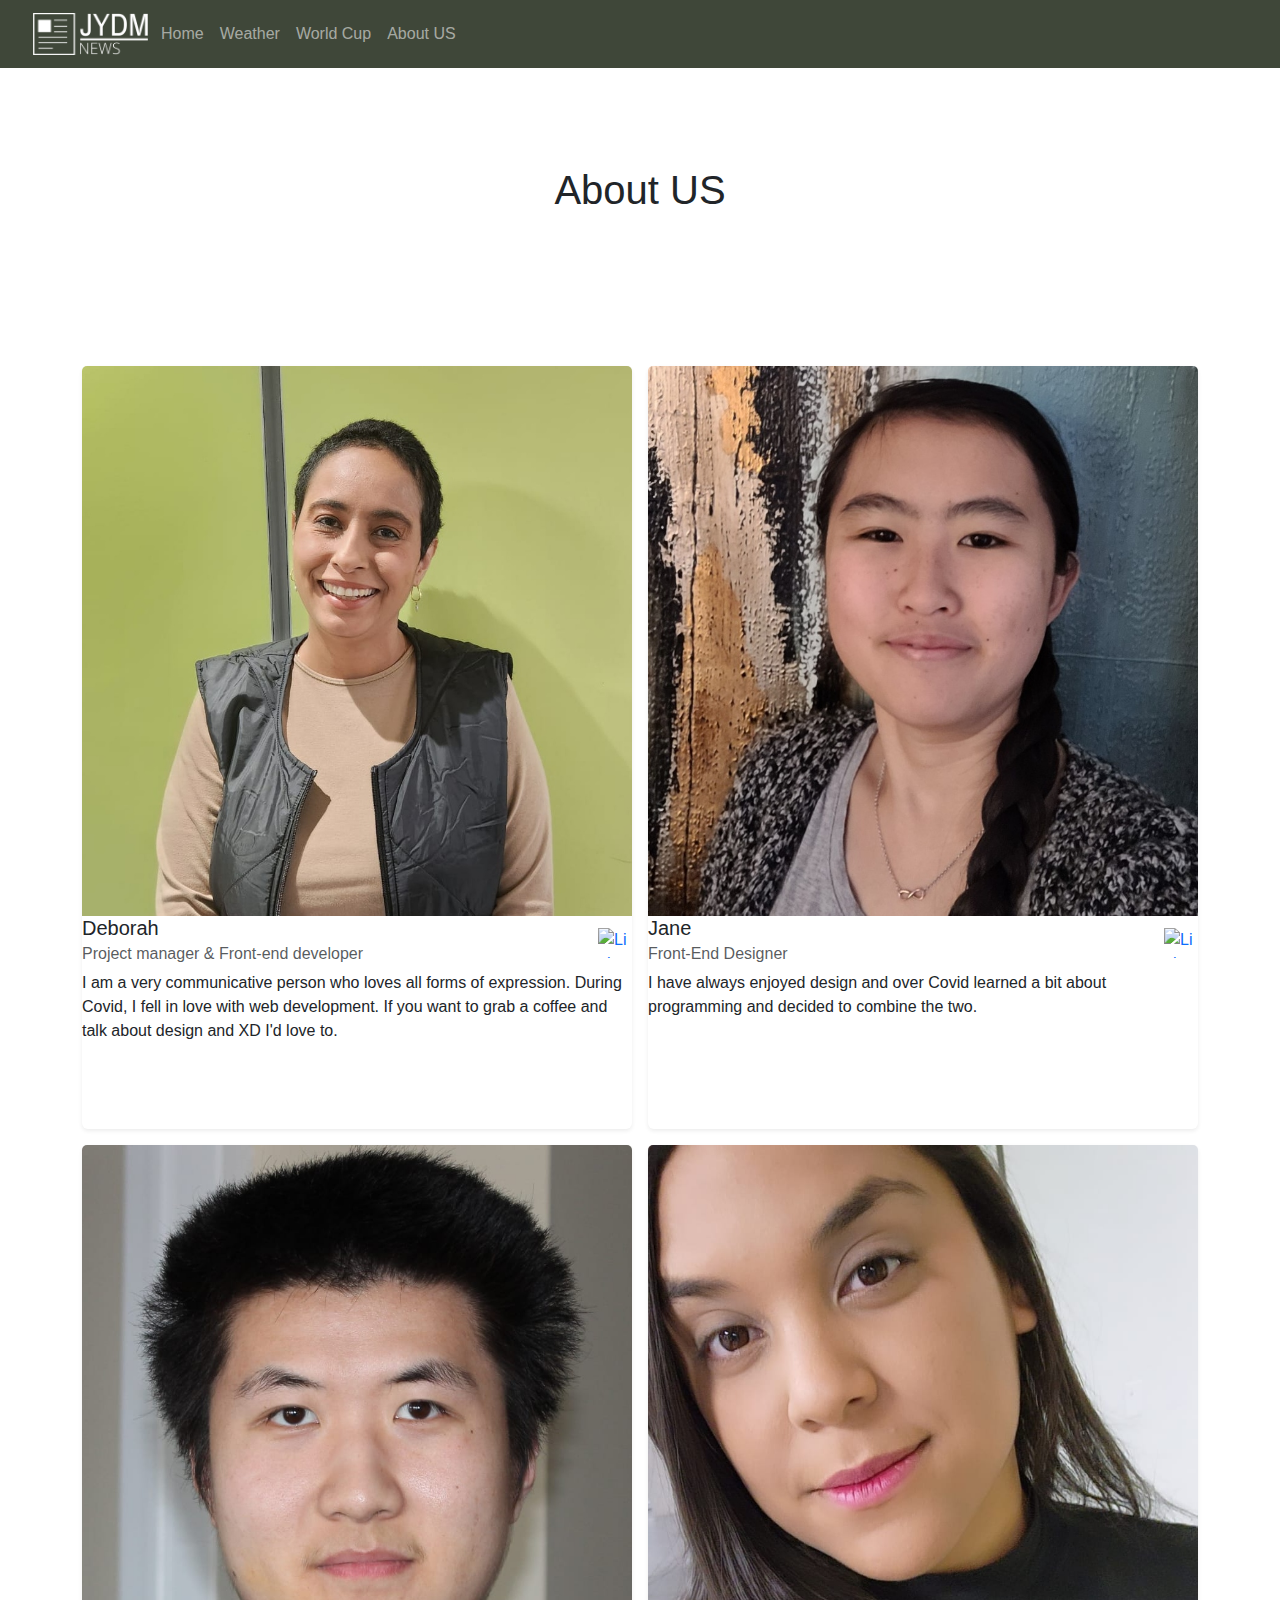
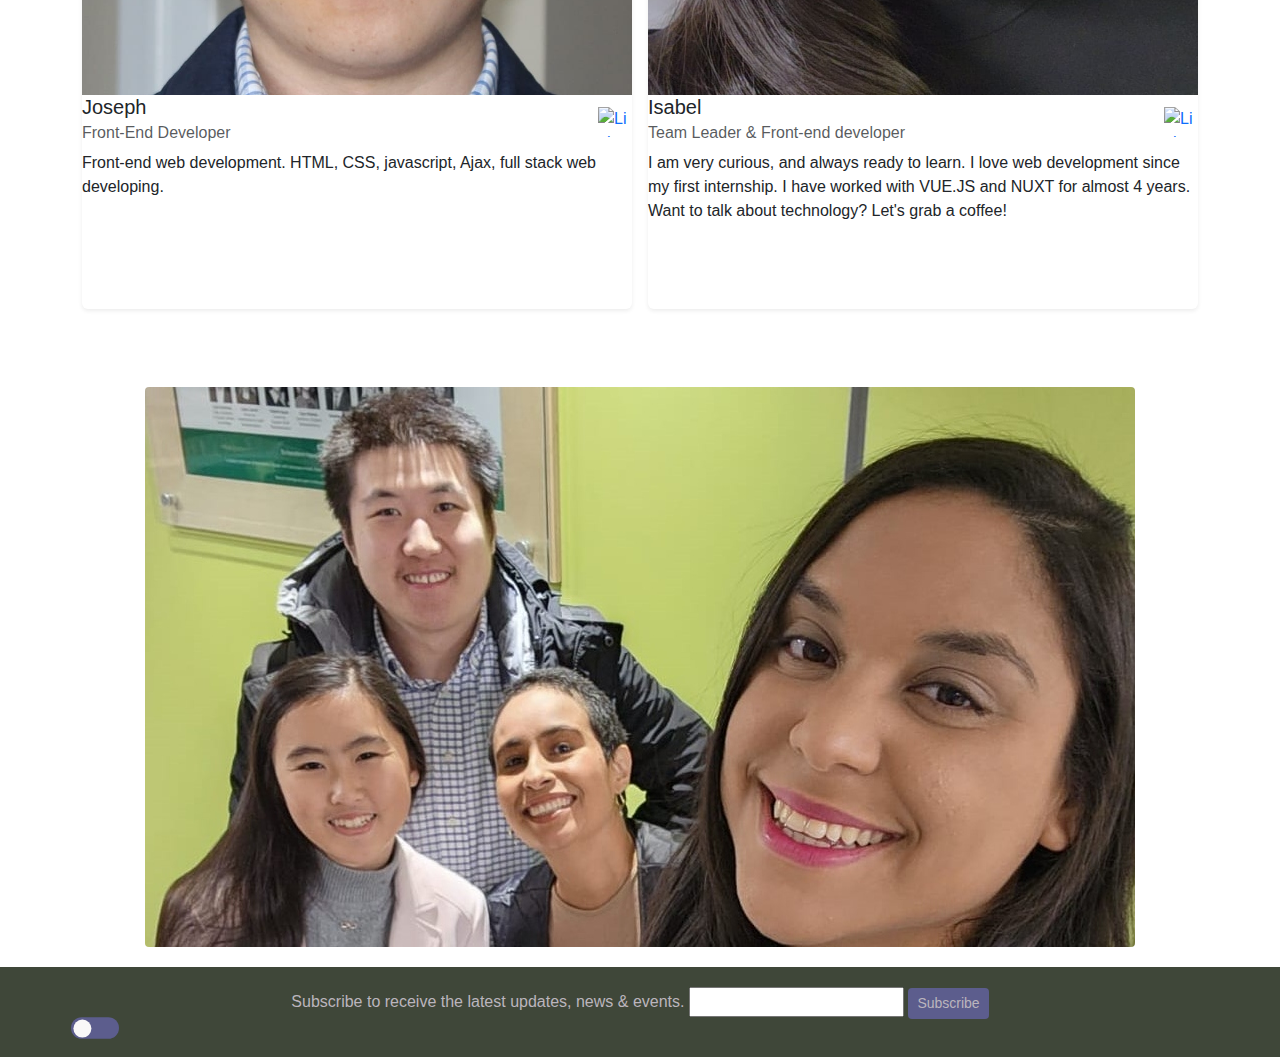
==== commit 64486a1f: "part7" ====
--- a/staff.html
+++ b/staff.html
@@ -79,7 +79,7 @@
                   alt="Deborah"
                 />
 
-                <div class="card-body">
+                <div class="card-body-staff">
                   <h5 class="card-title">Deborah</h5>
                   <h6 class="card-subtitle mb-2 text-muted">
                     Project manager & Front-end developer
@@ -112,7 +112,7 @@
                   alt="Jane"
                 />
 
-                <div class="card-body">
+                <div class="card-body-staff">
                   <h5 class="card-title">Jane</h5>
                   <h6 class="card-subtitle mb-2 text-muted">
                     Front-End Designer
@@ -143,7 +143,7 @@
                   alt="Joseph"
                 />
 
-                <div class="card-body">
+                <div class="card-body-staff">
                   <h5 class="card-title">Joseph</h5>
                   <h6 class="card-subtitle mb-2 text-muted">
                     Front-End Developer
@@ -174,7 +174,7 @@
                   alt="Isabel"
                 />
 
-                <div class="card-body">
+                <div class="card-body-staff">
                   <h5 class="card-title">Isabel</h5>
                   <h6 class="card-subtitle mb-2 text-muted">
                     Team Leader & Front-end developer
--- a/main.css
+++ b/main.css
@@ -76,7 +76,7 @@
   flex-wrap: wrap;
 }
 
-.checkbox {
+.checkbox-preferences {
   width: 33%;
   text-transform: capitalize;
 }
@@ -103,8 +103,13 @@
   border-radius: 34px;
 }
 
+.card-body-staff {
+  height: 160pt;
+  position: relative;
+}
+
 .card-body {
-  height: 160pt;
+  height: auto;
   position: relative;
 }
 
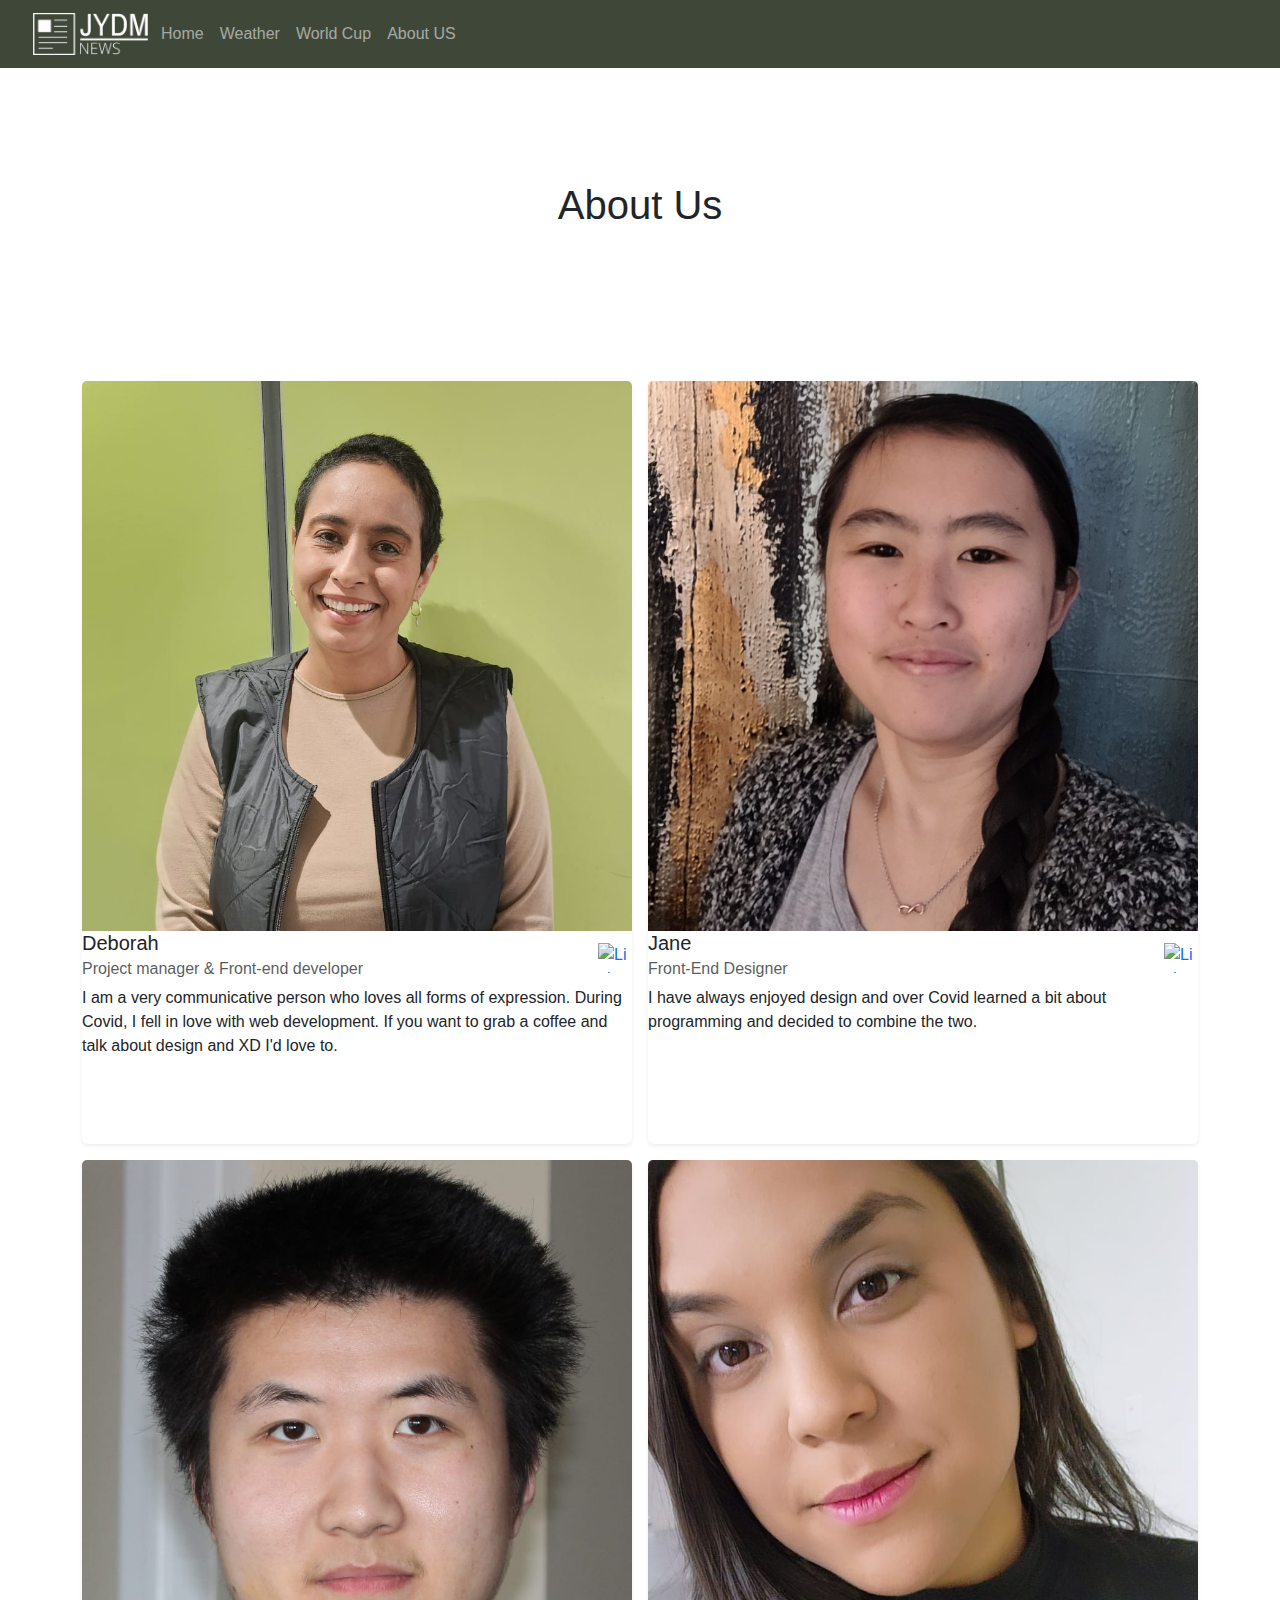
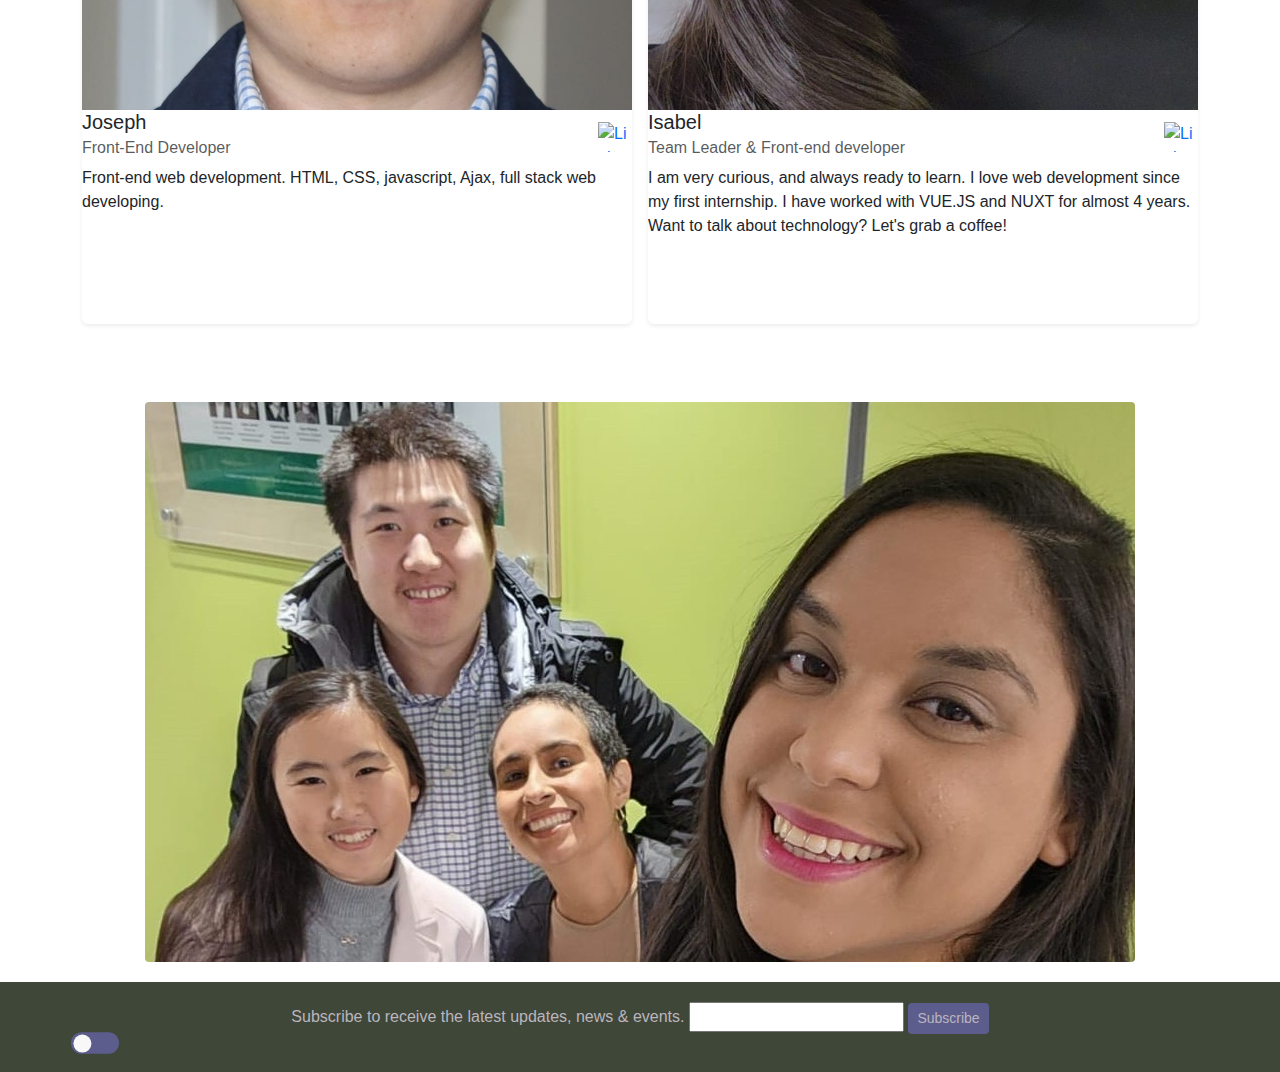
==== commit 59199cc0: "last min1" ====
--- a/staff.html
+++ b/staff.html
@@ -63,7 +63,7 @@
       <section class="py-5 text-center container">
         <div class="row py-lg-5">
           <div class="col-lg-6 col-md-8 mx-auto">
-            <h1 class="fw-light">About US</h1>
+            <h1 class="fw-light">About Us</h1>
           </div>
         </div>
       </section>
--- a/main.css
+++ b/main.css
@@ -58,7 +58,7 @@
 }
 
 main > .container {
-  margin-top: 70px;
+  margin-top: 85px;
 }
 
 .footer > .container {
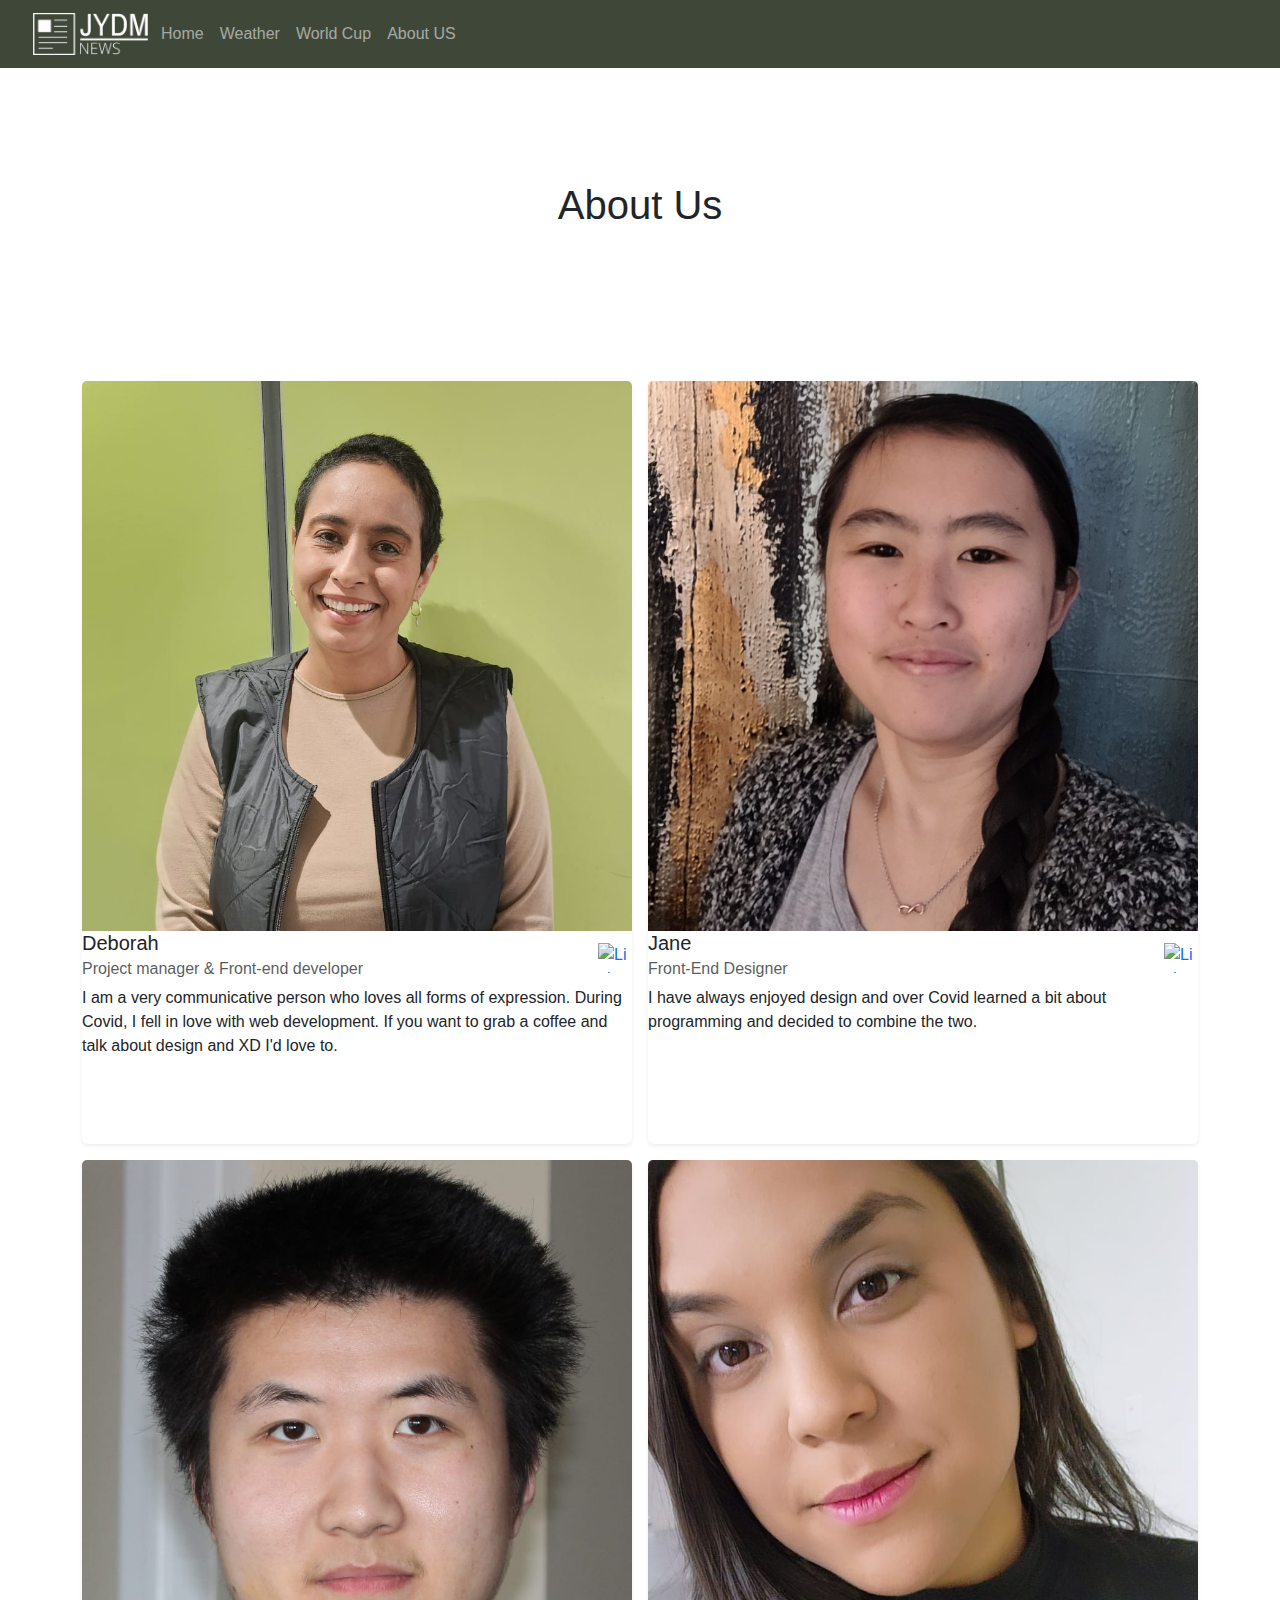
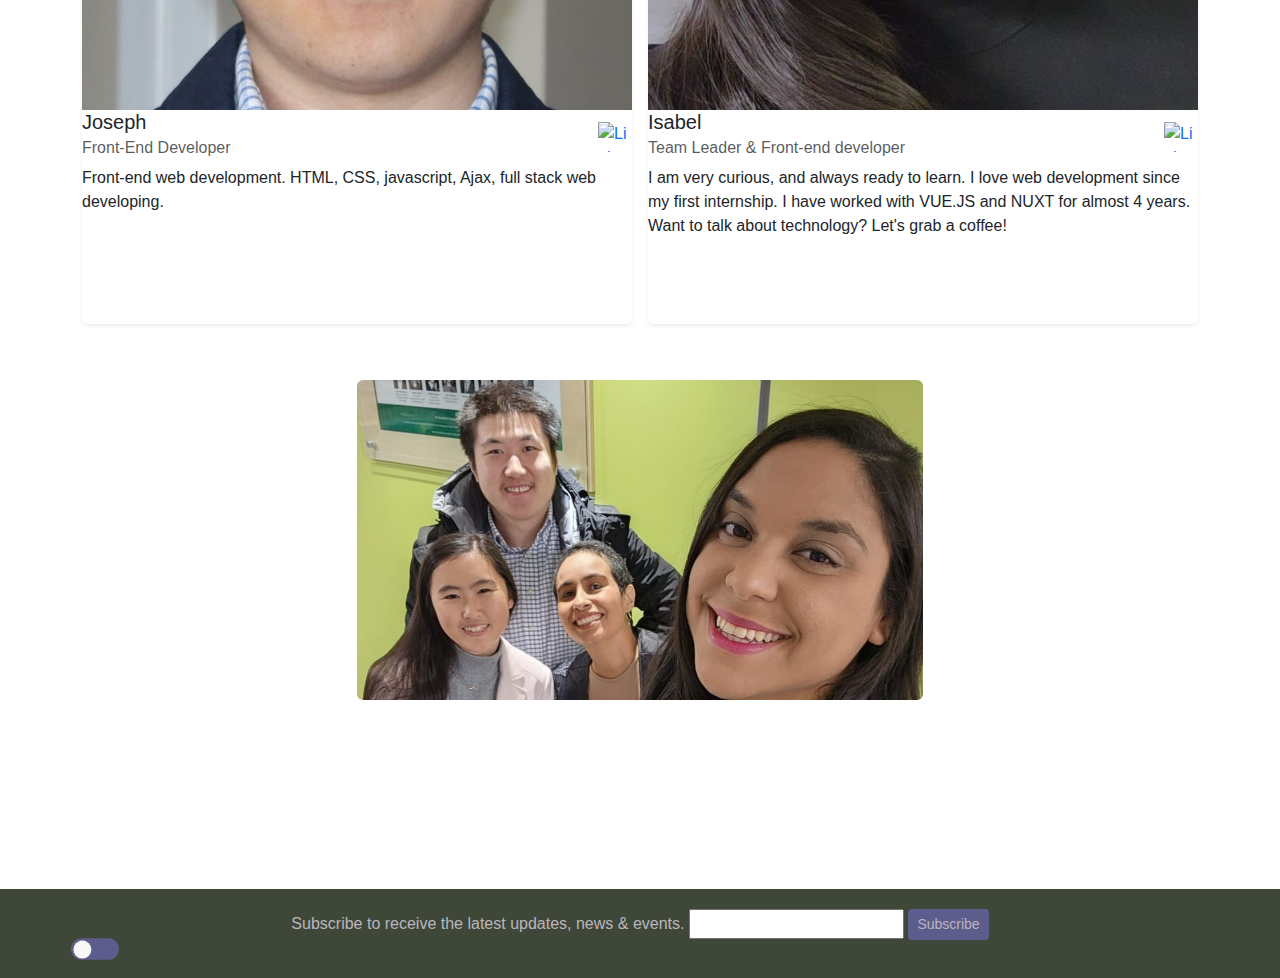
==== commit d40a6920: "imag" ====
--- a/staff.html
+++ b/staff.html
@@ -17,7 +17,7 @@
       type="text/javascript"
       src="https://cdnjs.cloudflare.com/ajax/libs/jquery/3.6.1/jquery.min.js"
     ></script>
-    <link rel="stylesheet" href="main.css" />
+    <link rel="stylesheet" href="css/main.css" />
     <title>JYDM</title>
   </head>
 
@@ -201,12 +201,15 @@
                 </div>
               </div>
             </div>
+            <img
+              class="container-fluid mb-3 pe-0 ps-0 rounded group"
+              src="images/group.jpg"
+              alt="group"
+            />
           </div>
         </div>
       </div>
-      <div>
-        <img src="images/group.jpg" alt="group" id="groupImg" />
-      </div>
+      <div></div>
     </main>
 
     <footer class="footer mt-auto">
--- a/css/main.css
+++ b/css/main.css
@@ -0,0 +1,179 @@
+:root {
+  --english-violet: #654f6f;
+  --bg: #f9f8f8;
+  --lavender-gray: #bbb5bd;
+  --dark-blue-gray: #5c5d8d;
+  --rifle-green: #3f4739;
+  --dark-back: #5c5e65;
+  --dark-card: #5b5b67;
+  --wcard-ligt: #3f473977;
+  --wcard-dark: #60675a;
+}
+
+html {
+  position: relative;
+  min-height: 100%;
+}
+
+nav {
+  background-color: var(--rifle-green);
+}
+
+#logo {
+  width: 125px;
+  padding: 5px;
+}
+
+body {
+  margin-bottom: 60px;
+  font-family: Open Sans, sans-serif !important;
+}
+
+.footer {
+  position: absolute;
+  display: flex;
+  text-align: center;
+  bottom: 0;
+  width: 100%;
+  background-color: var(--rifle-green);
+  padding: 20px;
+  color: var(--lavender-gray);
+}
+
+.form {
+  color: var(--lavender-gray);
+}
+
+.button {
+  background-color: var(--dark-blue-gray);
+  color: var(--lavender-gray);
+}
+
+.button:hover {
+  background-color: var(--english-violet);
+}
+
+body > .container {
+  padding: 60px 15px 0;
+}
+
+main > .container {
+  margin-top: 85px;
+}
+
+.footer > .container {
+  padding-right: 5px;
+  padding-left: 5px;
+}
+
+.card {
+  border: none;
+}
+
+.modal-body {
+  display: flex;
+  flex-direction: row;
+  flex-wrap: wrap;
+}
+
+.checkbox-preferences {
+  width: 33%;
+  text-transform: capitalize;
+}
+
+ul > li > a {
+  float: right;
+}
+
+.profileLink {
+  width: 34px;
+  height: 30px;
+  position: absolute;
+  top: 12px;
+  right: 0;
+}
+
+.card-body-staff {
+  height: 160pt;
+  position: relative;
+}
+
+.card-body {
+  height: auto;
+  position: relative;
+}
+
+.subscribe {
+  width: 100%;
+  border: none;
+  font-size: 20px;
+}
+
+.btn-link {
+  text-decoration: none;
+  color: var(--lavender-gray);
+}
+
+/*  dark mode */
+
+.checkbox {
+  opacity: 0;
+  position: absolute;
+}
+
+.label {
+  width: 40px;
+  height: 18px;
+  background-color: var(--dark-blue-gray);
+  display: flex;
+  border-radius: 50px;
+  align-items: center;
+  justify-content: space-between;
+  position: relative;
+  transform: scale(1.2);
+}
+
+.ball {
+  width: 15px;
+  height: 15px;
+  background-color: var(--bg);
+  position: absolute;
+  top: 2px;
+  left: 2px;
+  border-radius: 50%;
+  transition: transform 0.2s linear;
+}
+
+/*  target the elemenent after the label*/
+.checkbox:checked + .label .ball {
+  transform: translateX(25px);
+}
+
+/* dark theme */
+.dark-mode {
+  background-color: var(--dark-back);
+  color: var(--bg);
+}
+
+.dark-mode .weather_forecast_item {
+  background-color: var(--wcard-dark);
+  color: var(--bg);
+}
+.dark-mode .card {
+  background-color: var(--wcard-dark);
+}
+.dark-mode .text-muted {
+  color: var(--lavender-gray) !important;
+}
+.dark-mode .backcard {
+  background-color: var(--dark-back);
+}
+
+.preferece-btn:hover {
+  color: white;
+}
+
+.group {
+  margin-top: 5% !important;
+  margin-bottom: 15% !important;
+}
